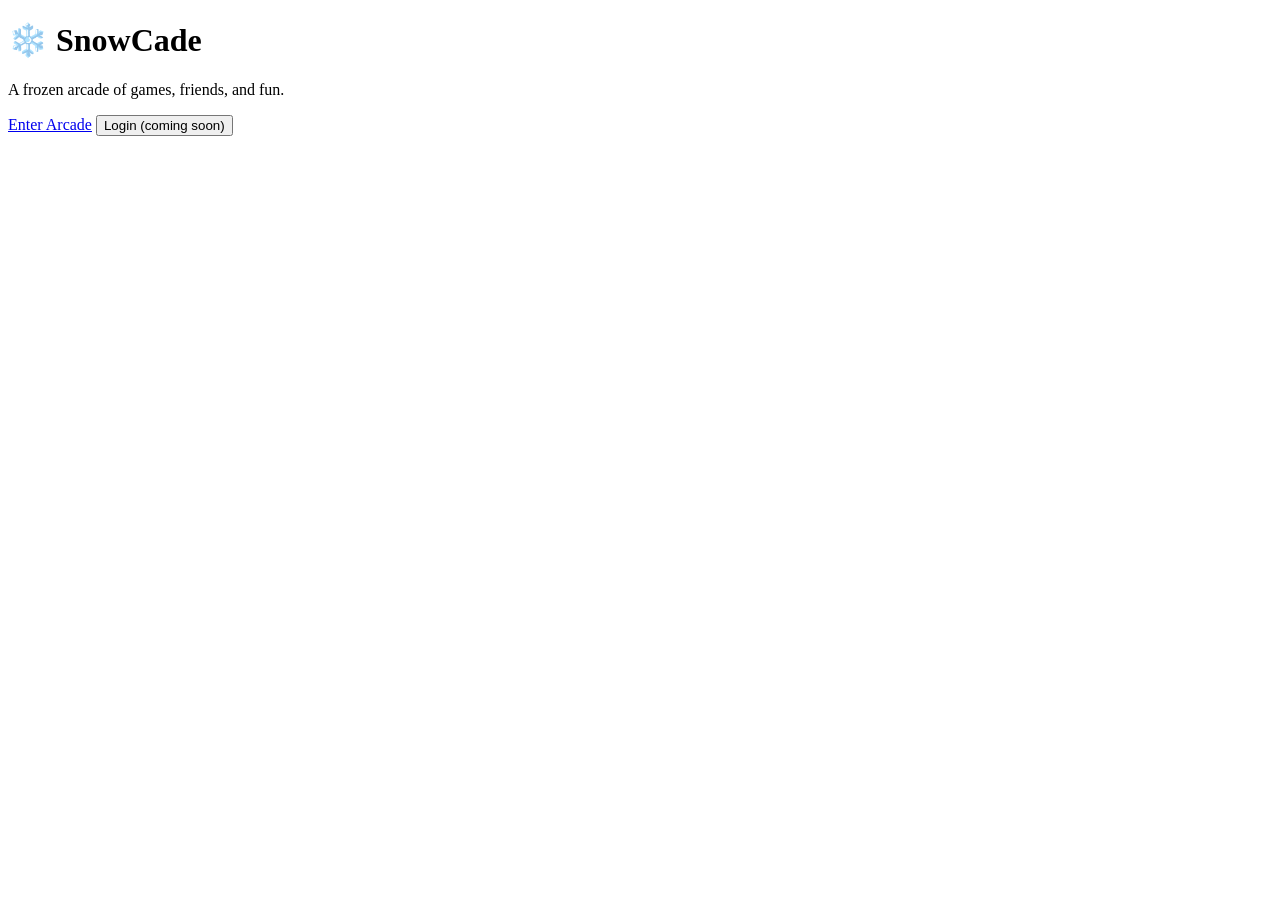
==== index.html @ 97bb0ee2 "Create index.html" ====
<!DOCTYPE html>
<html>
<head>
  <title>SnowCade</title>
  <link rel="stylesheet" href="style.css">
</head>

<body>

<div class="bg"></div>
<div class="overlay"></div>

<div class="container">
  <h1>❄️ SnowCade</h1>
  <p>A frozen arcade of games, friends, and fun.</p>

  <div class="card">
    <a class="btn primary" href="games.html">Enter Arcade</a>
    <button class="btn secondary">Login (coming soon)</button>
  </div>
</div>

</body>
</html>
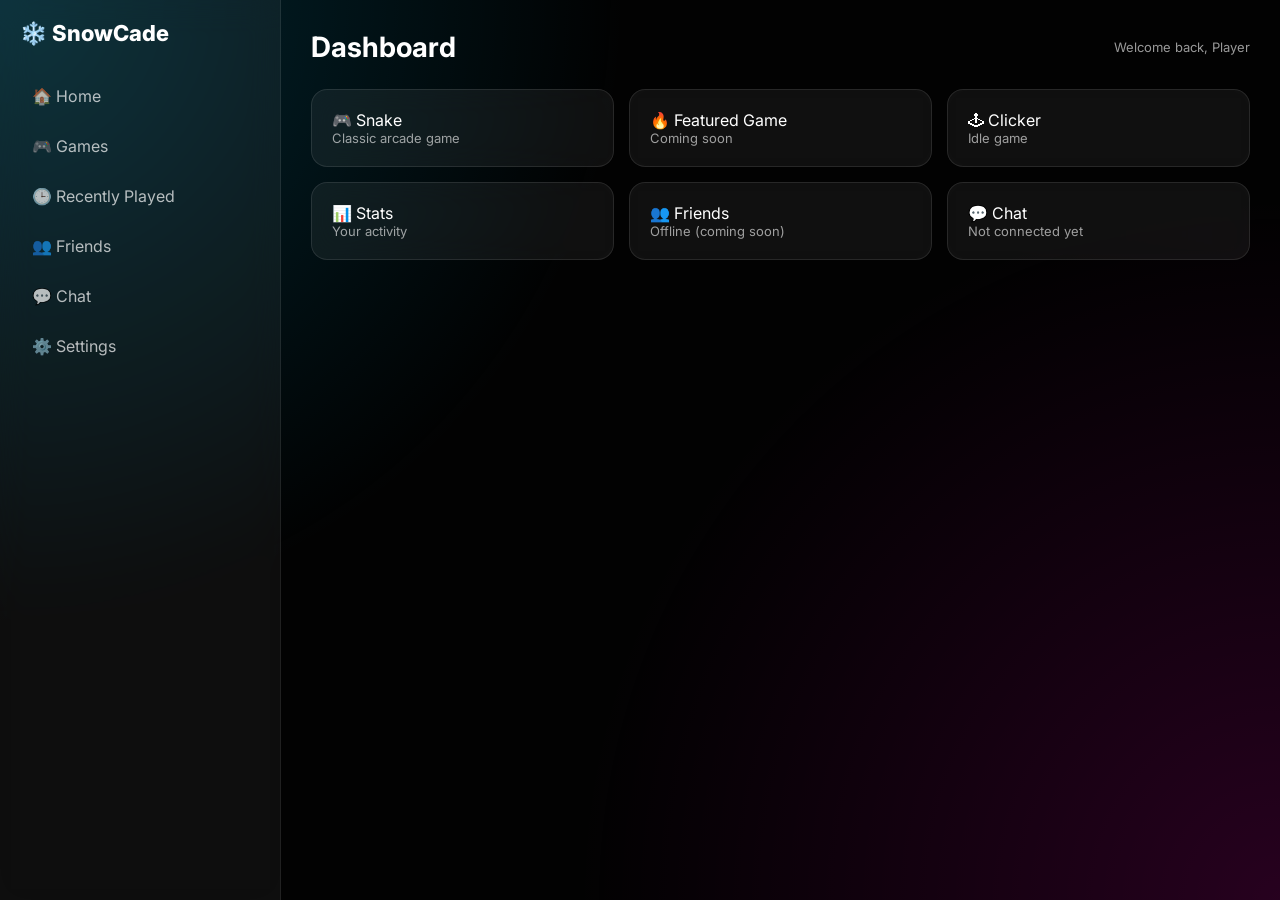
==== commit 4d4b75fc: "Update index.html" ====
--- a/index.html
+++ b/index.html
@@ -1,8 +1,151 @@
 <!DOCTYPE html>
-<html>
+<html lang="en">
 <head>
-  <title>SnowCade</title>
-  <link rel="stylesheet" href="style.css">
+<meta charset="UTF-8" />
+<meta name="viewport" content="width=device-width, initial-scale=1.0"/>
+<title>SnowCade Dashboard</title>
+
+<style>
+@import url('https://fonts.googleapis.com/css2?family=Inter:wght@300;400;600;700;800&display=swap');
+
+body {
+  margin: 0;
+  font-family: Inter, sans-serif;
+  background: #050505;
+  color: white;
+  overflow: hidden;
+}
+
+/* 🌌 background */
+.bg {
+  position: fixed;
+  inset: 0;
+  background: url("snow.gif") center/cover no-repeat;
+  filter: brightness(0.6) saturate(1.2);
+  z-index: -3;
+}
+
+.overlay {
+  position: fixed;
+  inset: 0;
+  background: radial-gradient(circle at top left, rgba(0,200,255,0.2), transparent 40%),
+              radial-gradient(circle at bottom right, rgba(255,0,200,0.15), transparent 45%),
+              rgba(0,0,0,0.6);
+  z-index: -2;
+}
+
+/* 🧊 layout */
+.app {
+  display: flex;
+  height: 100vh;
+}
+
+/* 📌 sidebar */
+.sidebar {
+  width: 240px;
+  background: rgba(255,255,255,0.05);
+  backdrop-filter: blur(16px);
+  border-right: 1px solid rgba(255,255,255,0.08);
+  padding: 20px;
+  display: flex;
+  flex-direction: column;
+  gap: 10px;
+}
+
+.logo {
+  font-size: 22px;
+  font-weight: 800;
+  margin-bottom: 20px;
+}
+
+.navbtn {
+  padding: 10px 12px;
+  border-radius: 10px;
+  cursor: pointer;
+  color: rgba(255,255,255,0.7);
+  transition: 0.2s;
+}
+
+.navbtn:hover {
+  background: rgba(255,255,255,0.08);
+  color: white;
+  transform: translateX(4px);
+}
+
+/* 🧠 main area */
+.main {
+  flex: 1;
+  padding: 30px;
+  overflow: hidden;
+}
+
+/* header */
+.topbar {
+  display: flex;
+  justify-content: space-between;
+  align-items: center;
+  margin-bottom: 25px;
+}
+
+.title {
+  font-size: 28px;
+  font-weight: 700;
+}
+
+/* 🎮 grid */
+.grid {
+  display: grid;
+  grid-template-columns: repeat(3, 1fr);
+  gap: 15px;
+}
+
+/* 🎴 cards */
+.card {
+  background: rgba(255,255,255,0.06);
+  border: 1px solid rgba(255,255,255,0.1);
+  border-radius: 16px;
+  padding: 20px;
+  transition: 0.25s ease;
+  cursor: pointer;
+  backdrop-filter: blur(14px);
+  position: relative;
+  overflow: hidden;
+}
+
+.card:hover {
+  transform: translateY(-6px) scale(1.02);
+  box-shadow: 0 20px 40px rgba(0,200,255,0.15);
+}
+
+/* glow hover */
+.card::before {
+  content: "";
+  position: absolute;
+  inset: 0;
+  background: radial-gradient(circle at top left, rgba(0,200,255,0.15), transparent 60%);
+  opacity: 0;
+  transition: 0.3s;
+}
+
+.card:hover::before {
+  opacity: 1;
+}
+
+/* subtle animation */
+.fade {
+  animation: fadeIn 0.6s ease;
+}
+
+@keyframes fadeIn {
+  from { opacity: 0; transform: translateY(10px); }
+  to { opacity: 1; transform: translateY(0); }
+}
+
+.small {
+  color: rgba(255,255,255,0.6);
+  font-size: 13px;
+}
+</style>
 </head>
 
 <body>
@@ -10,14 +153,64 @@
 <div class="bg"></div>
 <div class="overlay"></div>
 
-<div class="container">
-  <h1>❄️ SnowCade</h1>
-  <p>A frozen arcade of games, friends, and fun.</p>
-
-  <div class="card">
-    <a class="btn primary" href="games.html">Enter Arcade</a>
-    <button class="btn secondary">Login (coming soon)</button>
+<div class="app fade">
+
+  <!-- SIDEBAR -->
+  <div class="sidebar">
+    <div class="logo">❄️ SnowCade</div>
+
+    <div class="navbtn">🏠 Home</div>
+    <div class="navbtn">🎮 Games</div>
+    <div class="navbtn">🕒 Recently Played</div>
+    <div class="navbtn">👥 Friends</div>
+    <div class="navbtn">💬 Chat</div>
+    <div class="navbtn">⚙️ Settings</div>
   </div>
+
+  <!-- MAIN -->
+  <div class="main">
+
+    <div class="topbar">
+      <div class="title">Dashboard</div>
+      <div class="small">Welcome back, Player</div>
+    </div>
+
+    <div class="grid">
+
+      <div class="card">
+        🎮 Snake
+        <div class="small">Classic arcade game</div>
+      </div>
+
+      <div class="card">
+        🔥 Featured Game
+        <div class="small">Coming soon</div>
+      </div>
+
+      <div class="card">
+        🕹 Clicker
+        <div class="small">Idle game</div>
+      </div>
+
+      <div class="card">
+        📊 Stats
+        <div class="small">Your activity</div>
+      </div>
+
+      <div class="card">
+        👥 Friends
+        <div class="small">Offline (coming soon)</div>
+      </div>
+
+      <div class="card">
+        💬 Chat
+        <div class="small">Not connected yet</div>
+      </div>
+
+    </div>
+
+  </div>
+
 </div>
 
 </body>
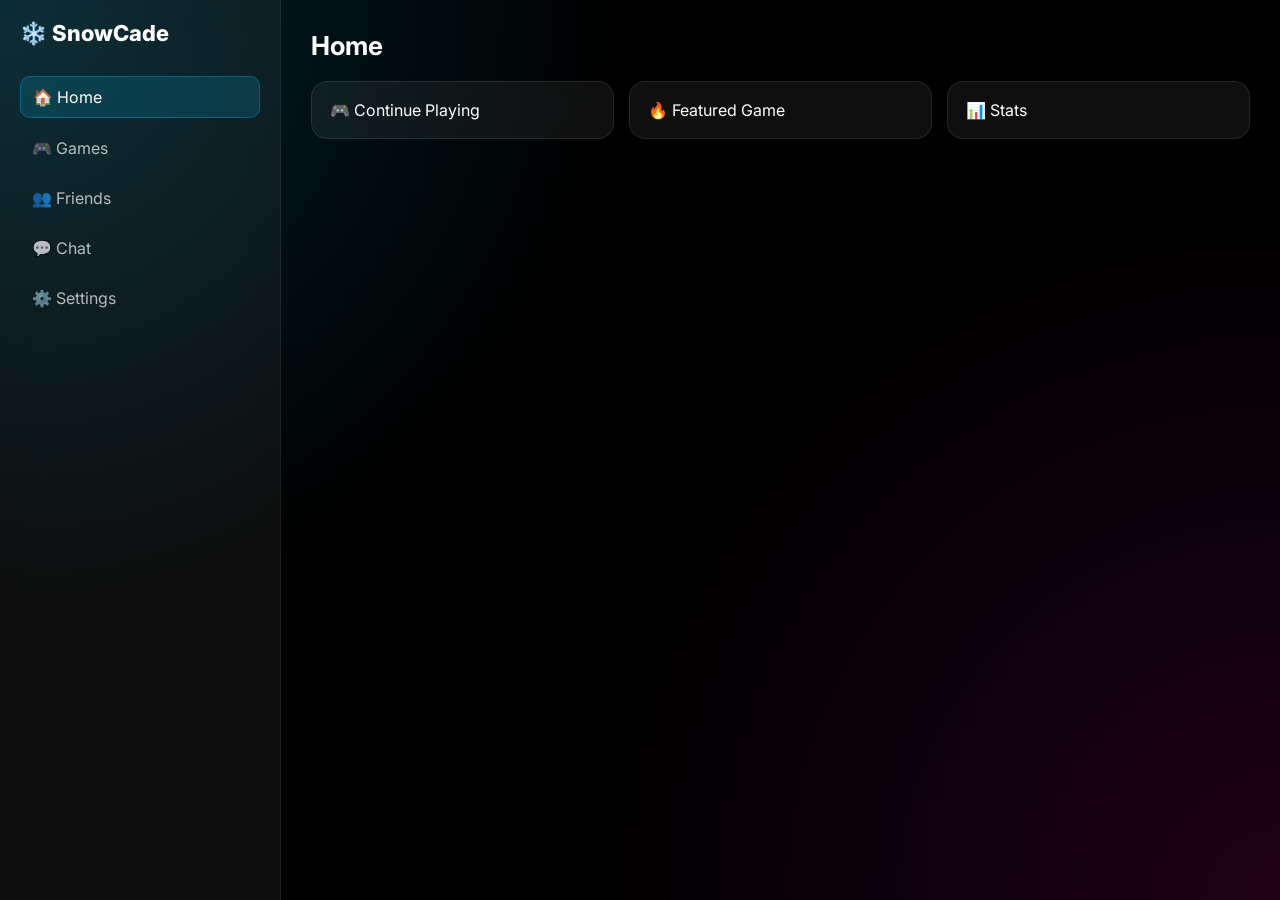
==== commit 0d21c144: "Update index.html" ====
--- a/index.html
+++ b/index.html
@@ -3,7 +3,7 @@
 <head>
 <meta charset="UTF-8" />
 <meta name="viewport" content="width=device-width, initial-scale=1.0"/>
-<title>SnowCade Dashboard</title>
+<title>SnowCade</title>
 
 <style>
 @import url('https://fonts.googleapis.com/css2?family=Inter:wght@300;400;600;700;800&display=swap');
@@ -11,42 +11,42 @@
 body {
   margin: 0;
   font-family: Inter, sans-serif;
-  background: #050505;
+  background: black;
   color: white;
   overflow: hidden;
 }
 
-/* 🌌 background */
+/* background */
 .bg {
   position: fixed;
   inset: 0;
   background: url("snow.gif") center/cover no-repeat;
-  filter: brightness(0.6) saturate(1.2);
-  z-index: -3;
+  filter: brightness(0.55);
+  z-index: -2;
 }
 
 .overlay {
   position: fixed;
   inset: 0;
-  background: radial-gradient(circle at top left, rgba(0,200,255,0.2), transparent 40%),
-              radial-gradient(circle at bottom right, rgba(255,0,200,0.15), transparent 45%),
+  background: radial-gradient(circle at top left, rgba(0,200,255,0.18), transparent 40%),
+              radial-gradient(circle at bottom right, rgba(255,0,200,0.12), transparent 45%),
               rgba(0,0,0,0.6);
-  z-index: -2;
-}
-
-/* 🧊 layout */
+  z-index: -1;
+}
+
+/* layout */
 .app {
   display: flex;
   height: 100vh;
 }
 
-/* 📌 sidebar */
+/* sidebar */
 .sidebar {
   width: 240px;
+  padding: 20px;
   background: rgba(255,255,255,0.05);
   backdrop-filter: blur(16px);
   border-right: 1px solid rgba(255,255,255,0.08);
-  padding: 20px;
   display: flex;
   flex-direction: column;
   gap: 10px;
@@ -58,7 +58,8 @@
   margin-bottom: 20px;
 }
 
-.navbtn {
+/* nav items */
+.nav {
   padding: 10px 12px;
   border-radius: 10px;
   cursor: pointer;
@@ -66,85 +67,71 @@
   transition: 0.2s;
 }
 
-.navbtn:hover {
+.nav:hover {
   background: rgba(255,255,255,0.08);
   color: white;
   transform: translateX(4px);
 }
 
-/* 🧠 main area */
+.nav.active {
+  background: rgba(0,200,255,0.15);
+  color: white;
+  border: 1px solid rgba(0,200,255,0.3);
+}
+
+/* main */
 .main {
   flex: 1;
   padding: 30px;
-  overflow: hidden;
-}
-
-/* header */
+}
+
 .topbar {
   display: flex;
   justify-content: space-between;
-  align-items: center;
-  margin-bottom: 25px;
+  margin-bottom: 20px;
 }
 
 .title {
-  font-size: 28px;
+  font-size: 26px;
   font-weight: 700;
 }
 
-/* 🎮 grid */
+/* pages */
+.page {
+  display: none;
+  animation: fade 0.3s ease;
+}
+
+.page.active {
+  display: block;
+}
+
+@keyframes fade {
+  from { opacity: 0; transform: translateY(10px); }
+  to { opacity: 1; transform: translateY(0); }
+}
+
+/* cards */
 .grid {
   display: grid;
   grid-template-columns: repeat(3, 1fr);
   gap: 15px;
 }
 
-/* 🎴 cards */
 .card {
   background: rgba(255,255,255,0.06);
   border: 1px solid rgba(255,255,255,0.1);
   border-radius: 16px;
-  padding: 20px;
-  transition: 0.25s ease;
+  padding: 18px;
+  backdrop-filter: blur(12px);
+  transition: 0.25s;
   cursor: pointer;
-  backdrop-filter: blur(14px);
-  position: relative;
-  overflow: hidden;
 }
 
 .card:hover {
   transform: translateY(-6px) scale(1.02);
   box-shadow: 0 20px 40px rgba(0,200,255,0.15);
 }
-
-/* glow hover */
-.card::before {
-  content: "";
-  position: absolute;
-  inset: 0;
-  background: radial-gradient(circle at top left, rgba(0,200,255,0.15), transparent 60%);
-  opacity: 0;
-  transition: 0.3s;
-}
-
-.card:hover::before {
-  opacity: 1;
-}
-
-/* subtle animation */
-.fade {
-  animation: fadeIn 0.6s ease;
-}
-
-@keyframes fadeIn {
-  from { opacity: 0; transform: translateY(10px); }
-  to { opacity: 1; transform: translateY(0); }
-}
-
-.small {
-  color: rgba(255,255,255,0.6);
-  font-size: 13px;
-}
 </style>
 </head>
 
@@ -153,65 +140,74 @@
 <div class="bg"></div>
 <div class="overlay"></div>
 
-<div class="app fade">
+<div class="app">
 
   <!-- SIDEBAR -->
   <div class="sidebar">
     <div class="logo">❄️ SnowCade</div>
 
-    <div class="navbtn">🏠 Home</div>
-    <div class="navbtn">🎮 Games</div>
-    <div class="navbtn">🕒 Recently Played</div>
-    <div class="navbtn">👥 Friends</div>
-    <div class="navbtn">💬 Chat</div>
-    <div class="navbtn">⚙️ Settings</div>
+    <div class="nav active" onclick="switchPage('home')">🏠 Home</div>
+    <div class="nav" onclick="switchPage('games')">🎮 Games</div>
+    <div class="nav" onclick="switchPage('friends')">👥 Friends</div>
+    <div class="nav" onclick="switchPage('chat')">💬 Chat</div>
+    <div class="nav" onclick="switchPage('settings')">⚙️ Settings</div>
   </div>
 
   <!-- MAIN -->
   <div class="main">
 
     <div class="topbar">
-      <div class="title">Dashboard</div>
-      <div class="small">Welcome back, Player</div>
-    </div>
-
-    <div class="grid">
-
-      <div class="card">
-        🎮 Snake
-        <div class="small">Classic arcade game</div>
+      <div class="title" id="title">Home</div>
+    </div>
+
+    <!-- HOME -->
+    <div class="page active" id="home">
+      <div class="grid">
+        <div class="card">🎮 Continue Playing</div>
+        <div class="card">🔥 Featured Game</div>
+        <div class="card">📊 Stats</div>
       </div>
-
-      <div class="card">
-        🔥 Featured Game
-        <div class="small">Coming soon</div>
+    </div>
+
+    <!-- GAMES -->
+    <div class="page" id="games">
+      <div class="grid">
+        <div class="card">🐍 Snake</div>
+        <div class="card">🧊 Clicker</div>
+        <div class="card">🎯 Shooter</div>
       </div>
-
-      <div class="card">
-        🕹 Clicker
-        <div class="small">Idle game</div>
-      </div>
-
-      <div class="card">
-        📊 Stats
-        <div class="small">Your activity</div>
-      </div>
-
-      <div class="card">
-        👥 Friends
-        <div class="small">Offline (coming soon)</div>
-      </div>
-
-      <div class="card">
-        💬 Chat
-        <div class="small">Not connected yet</div>
-      </div>
-
+    </div>
+
+    <!-- FRIENDS -->
+    <div class="page" id="friends">
+      <div class="card">👥 Friends system coming soon</div>
+    </div>
+
+    <!-- CHAT -->
+    <div class="page" id="chat">
+      <div class="card">💬 Chat system coming soon</div>
+    </div>
+
+    <!-- SETTINGS -->
+    <div class="page" id="settings">
+      <div class="card">⚙️ Settings coming soon</div>
     </div>
 
   </div>
-
 </div>
+
+<script>
+function switchPage(page) {
+  document.querySelectorAll('.page').forEach(p => p.classList.remove('active'));
+  document.getElementById(page).classList.add('active');
+
+  document.querySelectorAll('.nav').forEach(n => n.classList.remove('active'));
+  event.target.classList.add('active');
+
+  document.getElementById('title').innerText =
+    page.charAt(0).toUpperCase() + page.slice(1);
+}
+</script>
 
 </body>
 </html>
